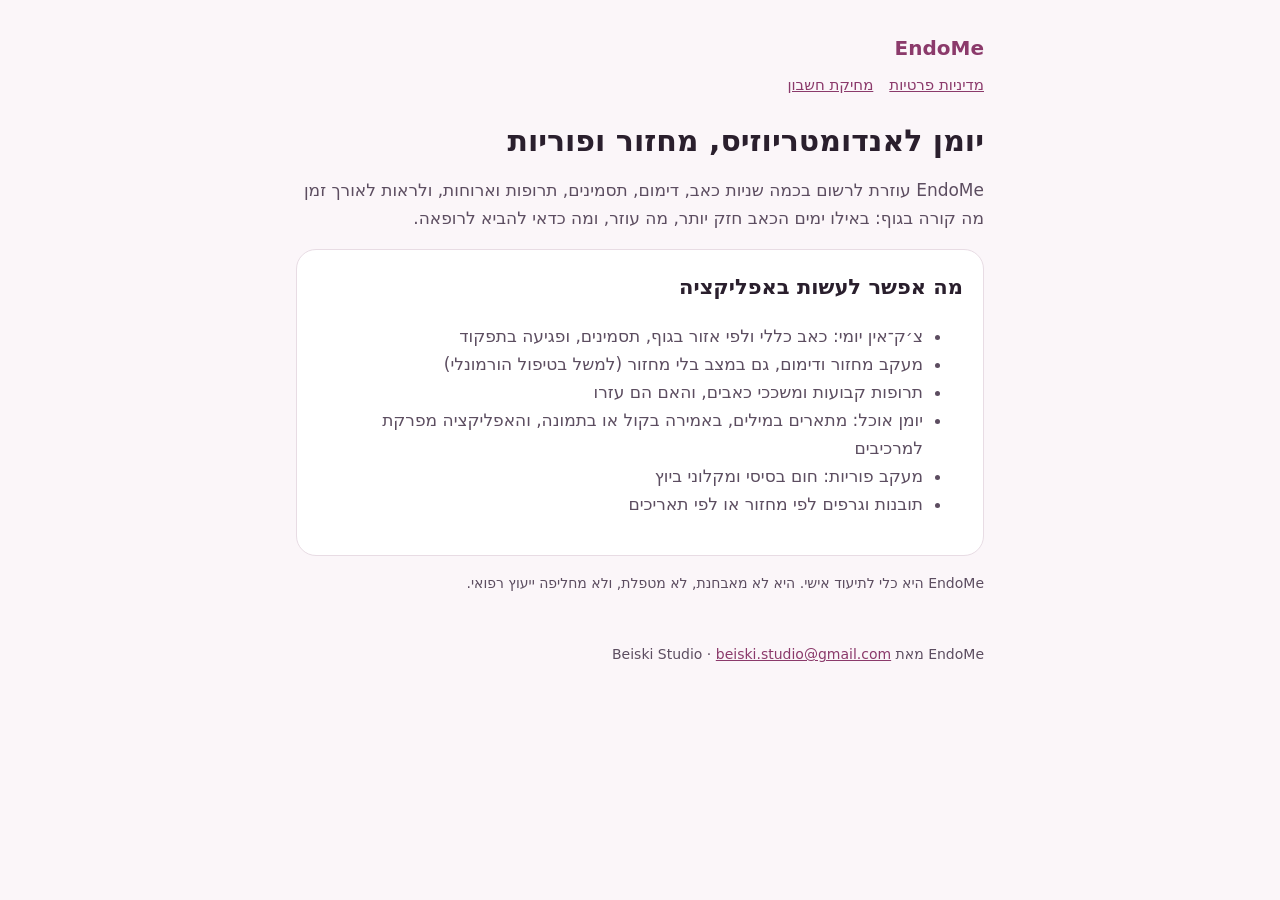
==== endome/index.html @ 96f6a521 "Site: EndoMe home, privacy policy, account deletion Co-Authored-By: Claude Opus 5.5 <noreply@anthrop" ====
<!doctype html>
<html lang="he" dir="rtl">
<head>
<meta charset="utf-8">
<meta name="viewport" content="width=device-width, initial-scale=1">
<title>EndoMe</title>
<meta name="description" content="EndoMe: יומן לאנדומטריוזיס, מחזור ופוריות">
<link rel="stylesheet" href="style.css">
</head>
<body>
<main>
<header><a href="./">EndoMe</a></header>
<nav><a href="privacy.html">מדיניות פרטיות</a><a href="delete-account.html">מחיקת חשבון</a></nav>

<h1>יומן לאנדומטריוזיס, מחזור ופוריות</h1>
<p>EndoMe עוזרת לרשום בכמה שניות כאב, דימום, תסמינים, תרופות וארוחות, ולראות לאורך זמן מה קורה בגוף: באילו ימים הכאב חזק יותר, מה עוזר, ומה כדאי להביא לרופאה.</p>

<div class="card">
<h2 style="margin-top:0">מה אפשר לעשות באפליקציה</h2>
<ul>
<li>צ׳ק־אין יומי: כאב כללי ולפי אזור בגוף, תסמינים, ופגיעה בתפקוד</li>
<li>מעקב מחזור ודימום, גם במצב בלי מחזור (למשל בטיפול הורמונלי)</li>
<li>תרופות קבועות ומשככי כאבים, והאם הם עזרו</li>
<li>יומן אוכל: מתארים במילים, באמירה בקול או בתמונה, והאפליקציה מפרקת למרכיבים</li>
<li>מעקב פוריות: חום בסיסי ומקלוני ביוץ</li>
<li>תובנות וגרפים לפי מחזור או לפי תאריכים</li>
</ul>
</div>

<p class="muted">EndoMe היא כלי לתיעוד אישי. היא לא מאבחנת, לא מטפלת, ולא מחליפה ייעוץ רפואי.</p>

<footer>EndoMe מאת Beiski Studio · <a href="mailto:beiski.studio@gmail.com">beiski.studio@gmail.com</a></footer>
</main>
</body>
</html>
---- endome/style.css ----
:root{--ground:#FBF6F9;--surface:#fff;--ink:#2A1F2D;--soft:#5C4D60;--plum:#8B3A6B;--line:#E8DCE4}
*{box-sizing:border-box}
body{margin:0;background:var(--ground);color:var(--ink);font-family:"Assistant","Rubik",system-ui,-apple-system,"Segoe UI",Arial,sans-serif;font-size:17px;line-height:1.65}
main{max-width:720px;margin:0 auto;padding:32px 16px 64px}
header{display:flex;align-items:center;gap:12px;margin-bottom:8px}
header a{color:var(--plum);text-decoration:none;font-weight:700;font-size:20px}
nav{display:flex;gap:16px;flex-wrap:wrap;margin:0 0 24px;font-size:15px}
nav a{color:var(--plum)}
h1{font-size:30px;line-height:1.25;margin:16px 0 8px}
h2{font-size:21px;margin:32px 0 8px}
p,li{color:var(--soft)}
a{color:var(--plum)}
.card{background:var(--surface);border:1px solid var(--line);border-radius:20px;padding:20px;margin:16px 0}
.muted{font-size:14px;color:var(--soft)}
section[lang=en]{direction:ltr;text-align:left;border-top:1px solid var(--line);margin-top:48px;padding-top:16px}
footer{margin-top:48px;font-size:14px;color:var(--soft)}
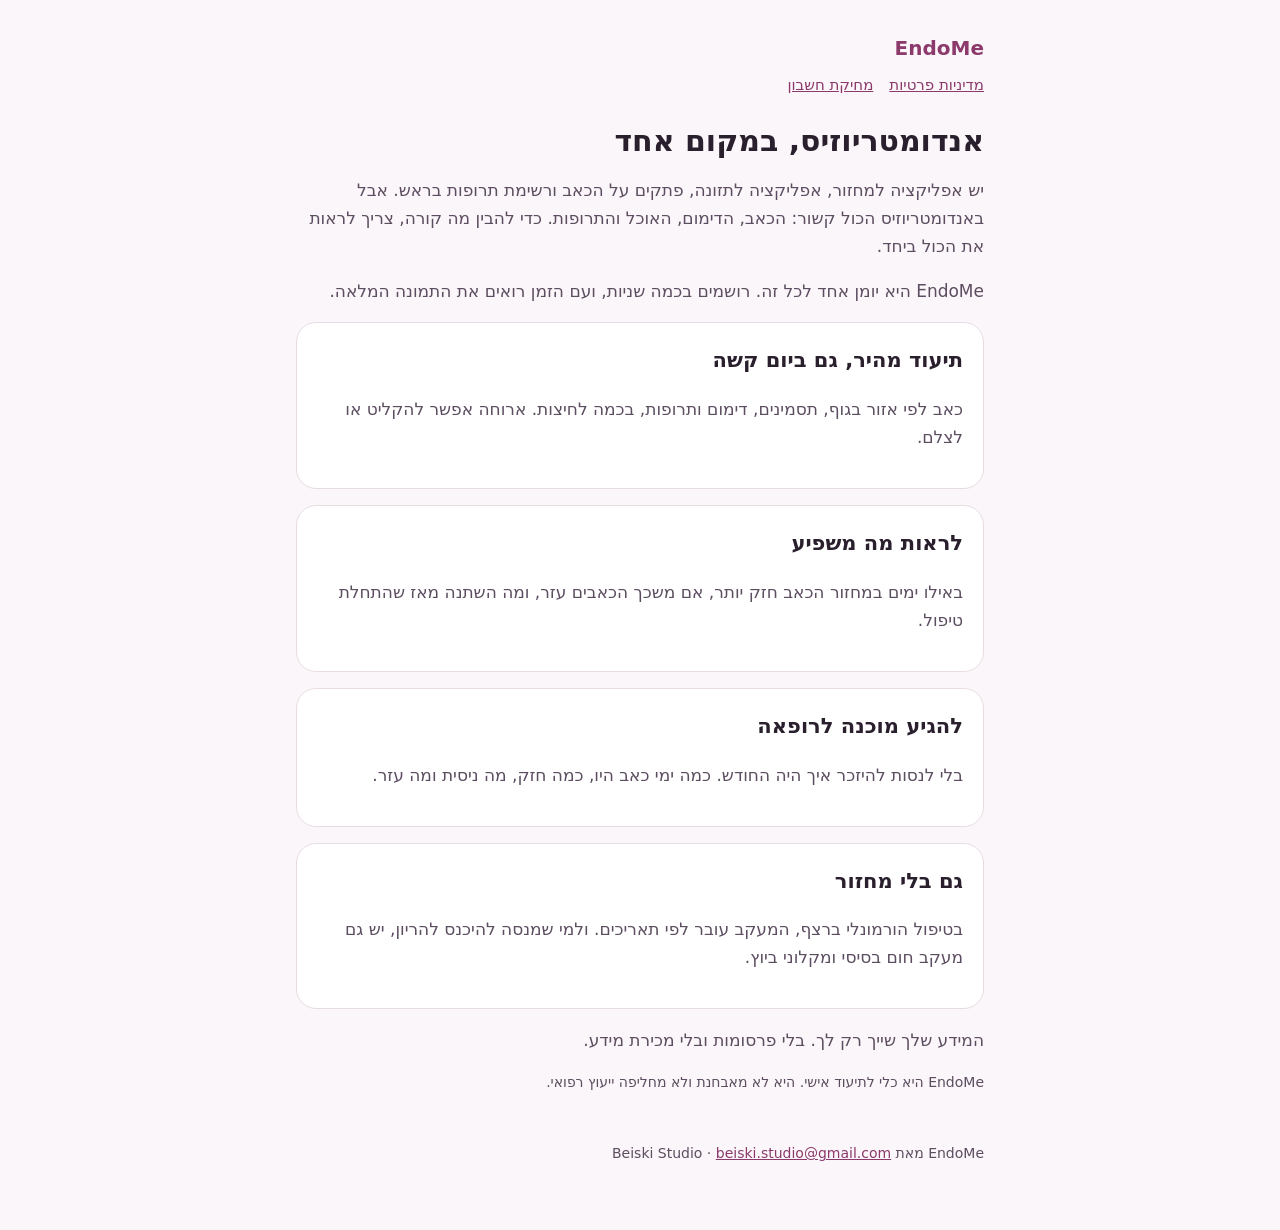
==== commit 116e7bfc: "Home page copy Co-Authored-By: Claude Opus 5.5 <noreply@anthropic.com>" ====
--- a/endome/index.html
+++ b/endome/index.html
@@ -4,7 +4,7 @@
 <meta charset="utf-8">
 <meta name="viewport" content="width=device-width, initial-scale=1">
 <title>EndoMe</title>
-<meta name="description" content="EndoMe: יומן לאנדומטריוזיס, מחזור ופוריות">
+<meta name="description" content="EndoMe: יומן אחד לאנדומטריוזיס. כאב, דימום, תסמינים, תרופות ותזונה במקום אחד">
 <link rel="stylesheet" href="style.css">
 </head>
 <body>
@@ -12,22 +12,32 @@
 <header><a href="./">EndoMe</a></header>
 <nav><a href="privacy.html">מדיניות פרטיות</a><a href="delete-account.html">מחיקת חשבון</a></nav>
 
-<h1>יומן לאנדומטריוזיס, מחזור ופוריות</h1>
-<p>EndoMe עוזרת לרשום בכמה שניות כאב, דימום, תסמינים, תרופות וארוחות, ולראות לאורך זמן מה קורה בגוף: באילו ימים הכאב חזק יותר, מה עוזר, ומה כדאי להביא לרופאה.</p>
+<h1>אנדומטריוזיס, במקום אחד</h1>
+<p>יש אפליקציה למחזור, אפליקציה לתזונה, פתקים על הכאב ורשימת תרופות בראש. אבל באנדומטריוזיס הכול קשור: הכאב, הדימום, האוכל והתרופות. כדי להבין מה קורה, צריך לראות את הכול ביחד.</p>
+<p>EndoMe היא יומן אחד לכל זה. רושמים בכמה שניות, ועם הזמן רואים את התמונה המלאה.</p>
 
 <div class="card">
-<h2 style="margin-top:0">מה אפשר לעשות באפליקציה</h2>
-<ul>
-<li>צ׳ק־אין יומי: כאב כללי ולפי אזור בגוף, תסמינים, ופגיעה בתפקוד</li>
-<li>מעקב מחזור ודימום, גם במצב בלי מחזור (למשל בטיפול הורמונלי)</li>
-<li>תרופות קבועות ומשככי כאבים, והאם הם עזרו</li>
-<li>יומן אוכל: מתארים במילים, באמירה בקול או בתמונה, והאפליקציה מפרקת למרכיבים</li>
-<li>מעקב פוריות: חום בסיסי ומקלוני ביוץ</li>
-<li>תובנות וגרפים לפי מחזור או לפי תאריכים</li>
-</ul>
+<h2 style="margin-top:0">תיעוד מהיר, גם ביום קשה</h2>
+<p>כאב לפי אזור בגוף, תסמינים, דימום ותרופות, בכמה לחיצות. ארוחה אפשר להקליט או לצלם.</p>
 </div>
 
-<p class="muted">EndoMe היא כלי לתיעוד אישי. היא לא מאבחנת, לא מטפלת, ולא מחליפה ייעוץ רפואי.</p>
+<div class="card">
+<h2 style="margin-top:0">לראות מה משפיע</h2>
+<p>באילו ימים במחזור הכאב חזק יותר, אם משכך הכאבים עזר, ומה השתנה מאז שהתחלת טיפול.</p>
+</div>
+
+<div class="card">
+<h2 style="margin-top:0">להגיע מוכנה לרופאה</h2>
+<p>בלי לנסות להיזכר איך היה החודש. כמה ימי כאב היו, כמה חזק, מה ניסית ומה עזר.</p>
+</div>
+
+<div class="card">
+<h2 style="margin-top:0">גם בלי מחזור</h2>
+<p>בטיפול הורמונלי ברצף, המעקב עובר לפי תאריכים. ולמי שמנסה להיכנס להריון, יש גם מעקב חום בסיסי ומקלוני ביוץ.</p>
+</div>
+
+<p>המידע שלך שייך רק לך. בלי פרסומות ובלי מכירת מידע.</p>
+<p class="muted">EndoMe היא כלי לתיעוד אישי. היא לא מאבחנת ולא מחליפה ייעוץ רפואי.</p>
 
 <footer>EndoMe מאת Beiski Studio · <a href="mailto:beiski.studio@gmail.com">beiski.studio@gmail.com</a></footer>
 </main>
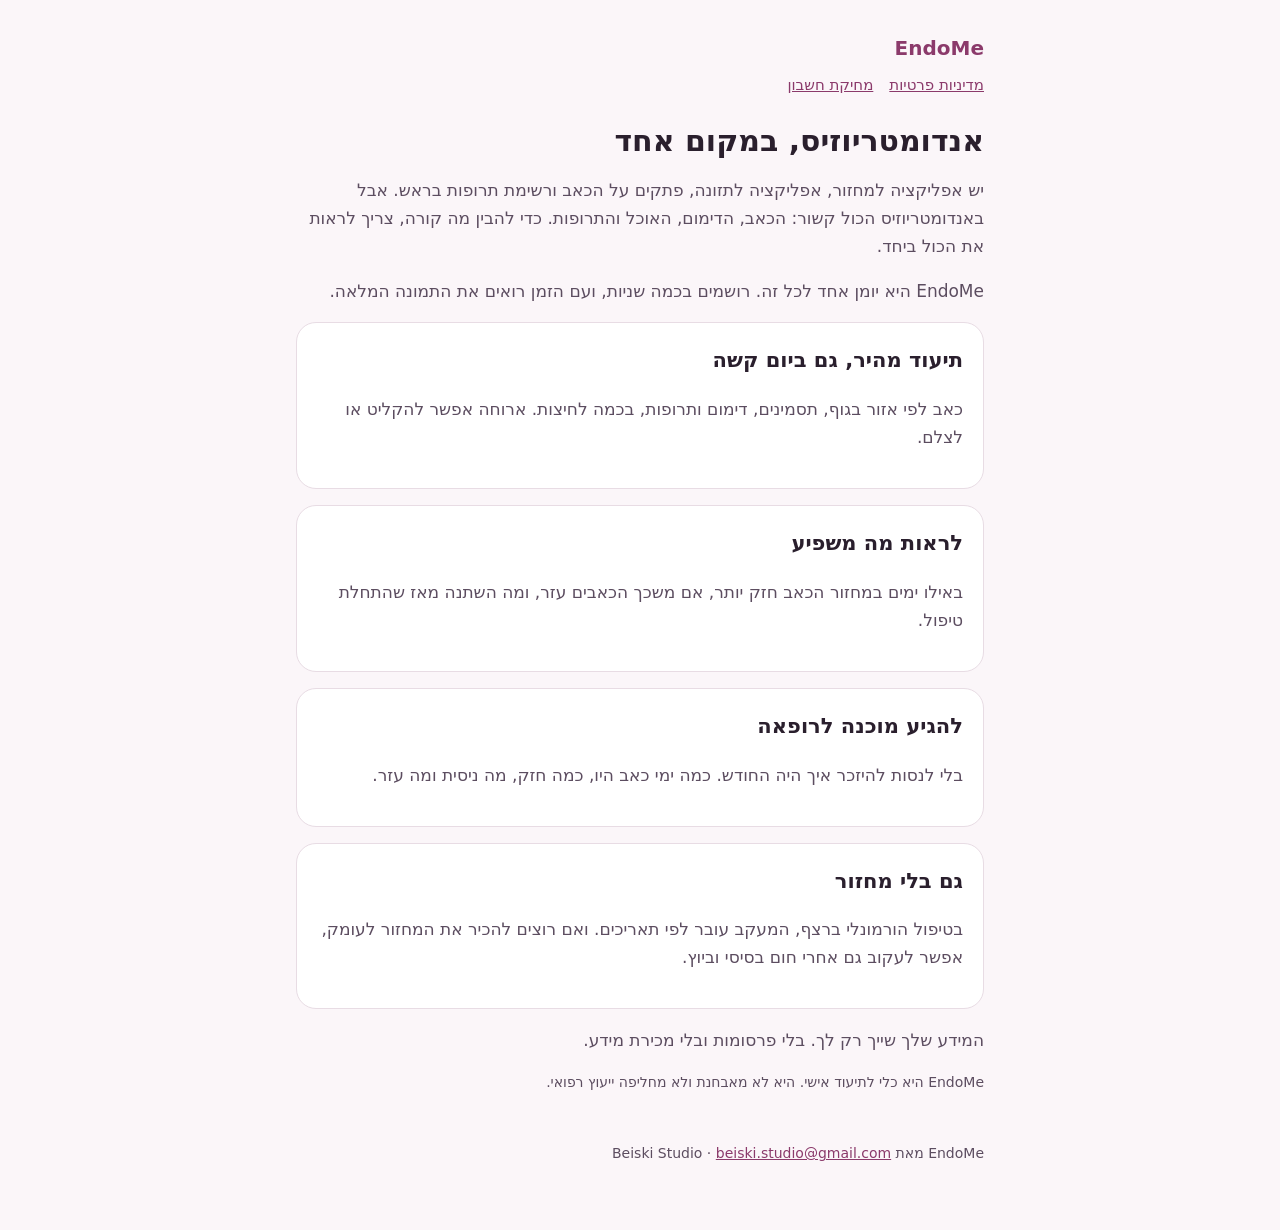
==== commit 68c56311: "Home: cycle tracking wording Co-Authored-By: Claude Opus 5.5 <noreply@anthropic.com>" ====
--- a/endome/index.html
+++ b/endome/index.html
@@ -33,7 +33,7 @@
 
 <div class="card">
 <h2 style="margin-top:0">גם בלי מחזור</h2>
-<p>בטיפול הורמונלי ברצף, המעקב עובר לפי תאריכים. ולמי שמנסה להיכנס להריון, יש גם מעקב חום בסיסי ומקלוני ביוץ.</p>
+<p>בטיפול הורמונלי ברצף, המעקב עובר לפי תאריכים. ואם רוצים להכיר את המחזור לעומק, אפשר לעקוב גם אחרי חום בסיסי וביוץ.</p>
 </div>
 
 <p>המידע שלך שייך רק לך. בלי פרסומות ובלי מכירת מידע.</p>
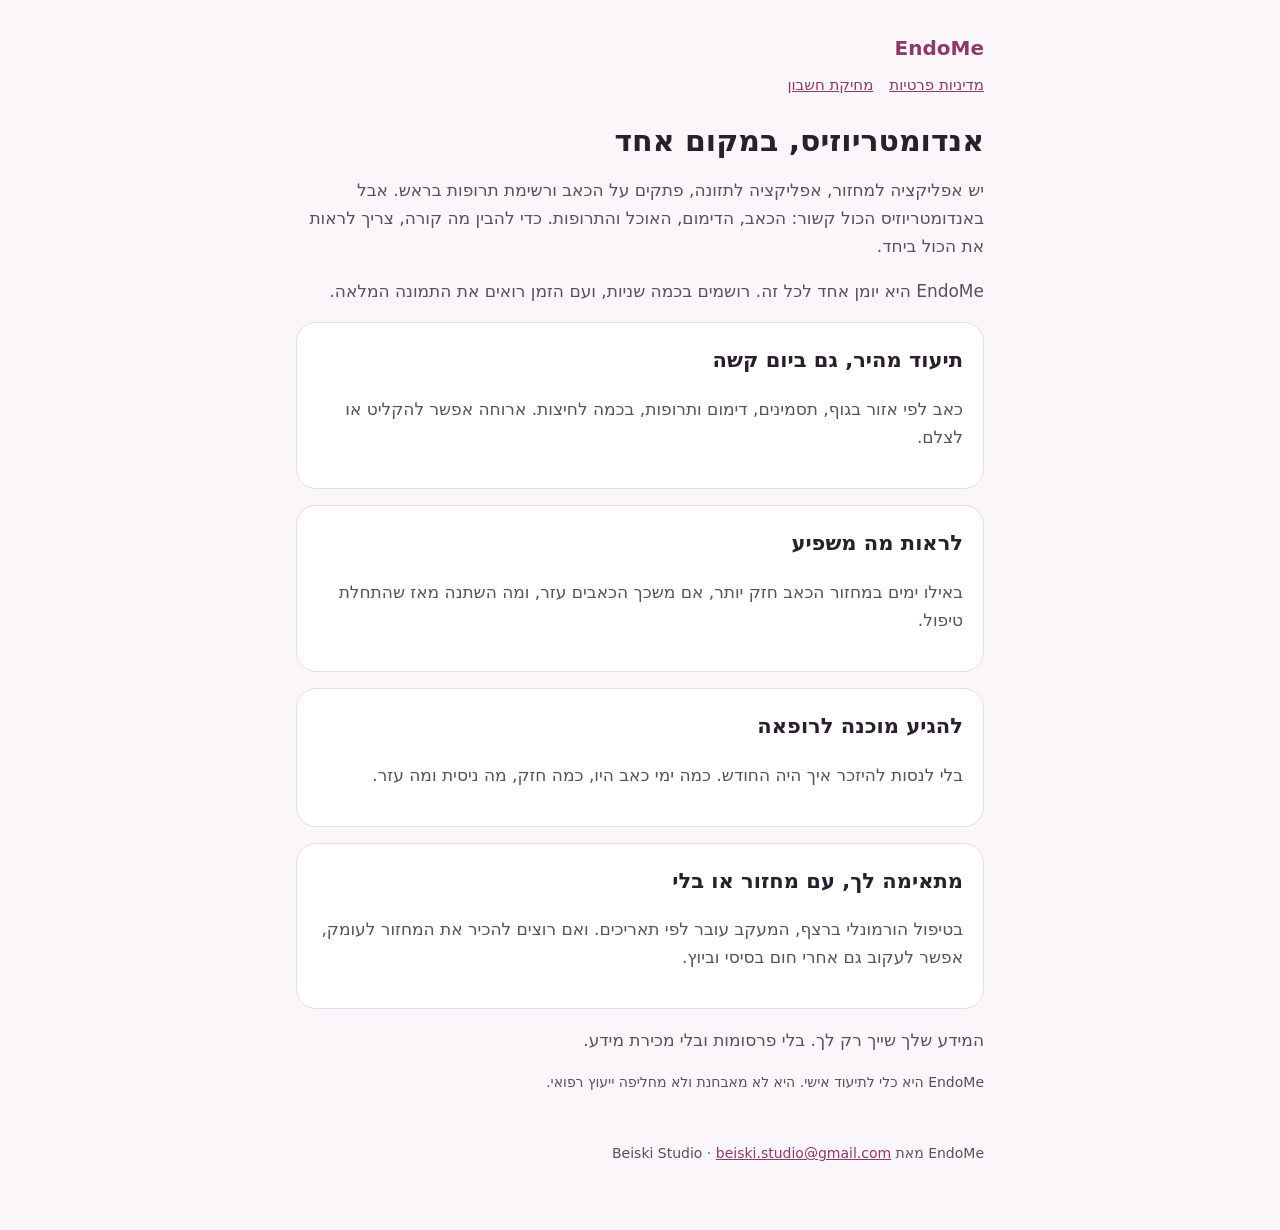
==== commit 3a1b6d57: "Home: card title Co-Authored-By: Claude Opus 5.5 <noreply@anthropic.com>" ====
--- a/endome/index.html
+++ b/endome/index.html
@@ -32,7 +32,7 @@
 </div>
 
 <div class="card">
-<h2 style="margin-top:0">גם בלי מחזור</h2>
+<h2 style="margin-top:0">מתאימה לך, עם מחזור או בלי</h2>
 <p>בטיפול הורמונלי ברצף, המעקב עובר לפי תאריכים. ואם רוצים להכיר את המחזור לעומק, אפשר לעקוב גם אחרי חום בסיסי וביוץ.</p>
 </div>
 
